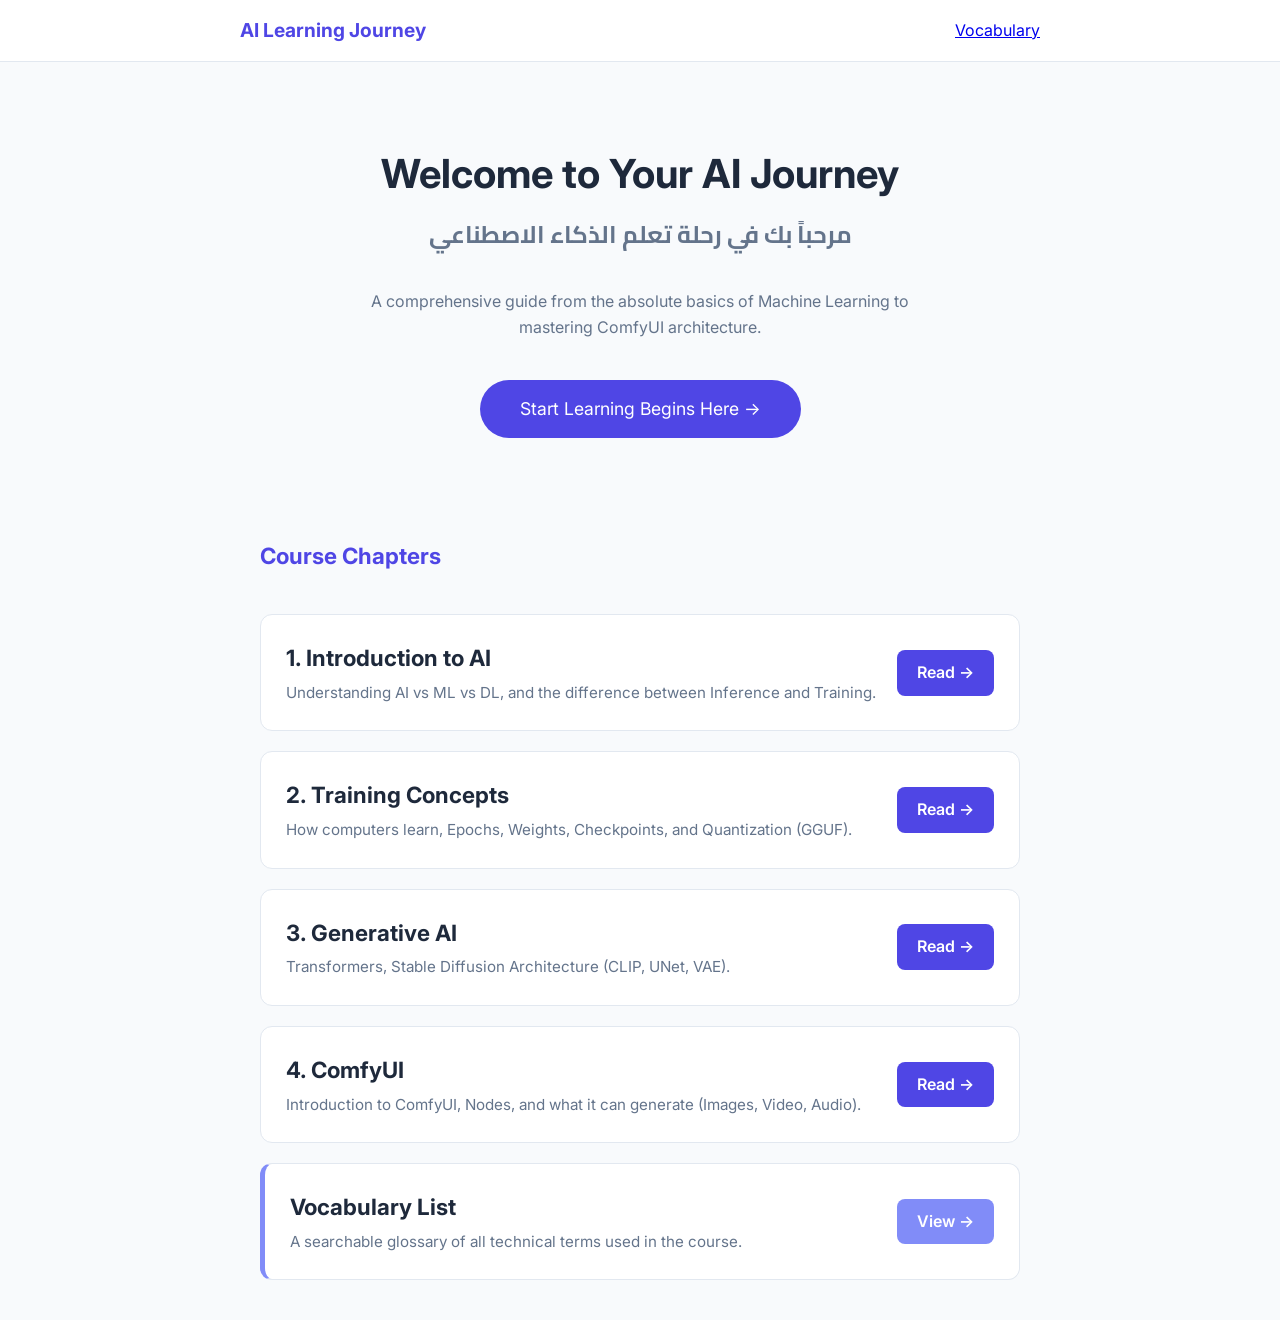
==== index.html @ 179438f7 "V1" ====
<!DOCTYPE html>
<html lang="en">

<head>
    <meta charset="UTF-8">
    <meta name="viewport" content="width=device-width, initial-scale=1.0">
    <title>AI Learning Journey - Home</title>
    <link rel="preconnect" href="https://fonts.googleapis.com">
    <link rel="preconnect" href="https://fonts.gstatic.com" crossorigin>
    <link
        href="https://fonts.googleapis.com/css2?family=Cairo:wght@400;600;700&family=Inter:wght@400;600;700&display=swap"
        rel="stylesheet">
    <link rel="stylesheet" href="styles.css">
    <style>
        .chapter-list {
            list-style: none;
            padding: 0;
            margin-top: 40px;
        }

        .chapter-item {
            background-color: white;
            border: 1px solid var(--border-color);
            border-radius: 12px;
            margin-bottom: 20px;
            padding: 25px;
            transition: transform 0.2s, box-shadow 0.2s;
            display: flex;
            align-items: center;
            justify-content: space-between;
        }

        .chapter-item:hover {
            transform: translateY(-3px);
            box-shadow: 0 10px 20px rgba(0, 0, 0, 0.05);
            border-color: var(--primary-color);
        }

        .chapter-info h3 {
            margin: 0 0 5px 0;
            color: var(--text-color);
        }

        .chapter-info p {
            margin: 0;
            color: var(--text-muted);
            font-size: 0.95em;
        }

        .start-btn {
            display: inline-block;
            background-color: var(--primary-color);
            color: white;
            padding: 10px 20px;
            border-radius: 8px;
            text-decoration: none;
            font-weight: 600;
        }
    </style>
</head>

<body>

    <nav class="navbar">
        <div class="nav-container">
            <a href="index.html" class="nav-logo">AI Learning Journey</a>
            <div class="nav-links">
                <a href="vocabulary.html">Vocabulary</a>
            </div>
        </div>
    </nav>

    <div class="container">

        <div style="text-align: center; margin-bottom: 60px; padding: 40px 0;">
            <h1 style="font-size: 2.5rem; margin-bottom: 10px;">Welcome to Your AI Journey</h1>
            <h2 class="arabic-text" style="color: var(--text-muted); border: none; margin-top: 0; font-size: 1.5rem;">
                مرحباً بك في رحلة تعلم الذكاء الاصطناعي</h2>
            <p style="color: var(--text-muted); max-width: 600px; margin: 20px auto;">
                A comprehensive guide from the absolute basics of Machine Learning to mastering ComfyUI architecture.
            </p>
            <a href="01_Introduction.html" class="btn-primary"
                style="padding: 15px 40px; font-size: 1.1em; display: inline-block; margin-top: 20px; text-decoration: none; border-radius: 30px;">Start
                Learning Begins Here →</a>
        </div>

        <h3>Course Chapters</h3>
        <ul class="chapter-list">
            <li class="chapter-item">
                <div class="chapter-info">
                    <h3>1. Introduction to AI</h3>
                    <p>Understanding AI vs ML vs DL, and the difference between Inference and Training.</p>
                </div>
                <a href="01_Introduction.html" class="start-btn">Read →</a>
            </li>
            <li class="chapter-item">
                <div class="chapter-info">
                    <h3>2. Training Concepts</h3>
                    <p>How computers learn, Epochs, Weights, Checkpoints, and Quantization (GGUF).</p>
                </div>
                <a href="02_Training_Concepts.html" class="start-btn">Read →</a>
            </li>
            <li class="chapter-item">
                <div class="chapter-info">
                    <h3>3. Generative AI</h3>
                    <p>Transformers, Stable Diffusion Architecture (CLIP, UNet, VAE).</p>
                </div>
                <a href="03_Generative_AI.html" class="start-btn">Read →</a>
            </li>
            <li class="chapter-item">
                <div class="chapter-info">
                    <h3>4. ComfyUI</h3>
                    <p>Introduction to ComfyUI, Nodes, and what it can generate (Images, Video, Audio).</p>
                </div>
                <a href="04_ComfyUI.html" class="start-btn">Read →</a>
            </li>
            <li class="chapter-item" style="border-left: 5px solid var(--secondary-color);">
                <div class="chapter-info">
                    <h3>Vocabulary List</h3>
                    <p>A searchable glossary of all technical terms used in the course.</p>
                </div>
                <a href="vocabulary.html" class="start-btn" style="background-color: var(--secondary-color);">View →</a>
            </li>
        </ul>

    </div>

</body>

</html>
---- styles.css ----
:root {
    --primary-color: #4f46e5;
    --secondary-color: #818cf8;
    --background-color: #f8fafc;
    --surface-color: #ffffff;
    --text-main: #1e293b;
    --text-muted: #64748b;
    --border-color: #e2e8f0;
}

* {
    box-sizing: border-box;
    margin: 0;
    padding: 0;
}

body {
    font-family: 'Inter', sans-serif;
    background-color: var(--background-color);
    color: var(--text-main);
    line-height: 1.6;
    display: block;
    /* Reverted from flex */
}

/* Navbar */
.navbar {
    background-color: var(--surface-color);
    border-bottom: 1px solid var(--border-color);
    padding: 15px 20px;
    position: sticky;
    top: 0;
    z-index: 100;
}

.nav-container {
    max-width: 800px;
    margin: 0 auto;
    display: flex;
    justify-content: space-between;
    align-items: center;
}

.nav-logo {
    font-weight: 700;
    font-size: 1.2rem;
    color: var(--primary-color);
    text-decoration: none;
}

/* Main Container */
.container {
    max-width: 800px;
    margin: 40px auto;
    padding: 0 20px;
}

/* Typography */
h1 {
    font-size: 2.5rem;
    margin-bottom: 10px;
    color: var(--text-main);
}

h2 {
    font-size: 1.8rem;
    margin-top: 50px;
    margin-bottom: 20px;
    border-bottom: 2px solid var(--border-color);
    padding-bottom: 15px;
    color: var(--text-main);
}

h3 {
    font-size: 1.4rem;
    margin-top: 30px;
    margin-bottom: 15px;
    color: var(--primary-color);
}

h4 {
    font-size: 1.1rem;
    margin-bottom: 10px;
    color: var(--text-main);
}

.arabic-text {
    font-family: 'Cairo', sans-serif;
    direction: rtl;
}

.arabic-title {
    display: inline-block;
    font-size: 0.7em;
    color: var(--text-muted);
    margin-left: 10px;
    font-weight: 400;
}

/* Cards */
.card {
    background: var(--surface-color);
    border: 1px solid var(--border-color);
    border-radius: 12px;
    margin-bottom: 25px;
    overflow: hidden;
    transition: transform 0.2s ease, box-shadow 0.2s ease;
}

.card:hover {
    transform: translateY(-2px);
    box-shadow: 0 10px 15px -3px rgb(0 0 0 / 0.1);
}

.card-header {
    background-color: #f1f5f9;
    padding: 15px 25px;
    border-bottom: 1px solid var(--border-color);
    display: flex;
    justify-content: space-between;
    align-items: center;
}

.card-title {
    font-weight: 600;
    font-size: 1.1rem;
}

.card-content {
    padding: 25px;
    display: flex;
    flex-direction: column;
    gap: 20px;
}

.lang-section {
    padding: 12px;
    border-radius: 6px;
}

.lang-section.en {
    border-left: 3px solid var(--primary-color);
    background: #f8fafc;
}

.lang-section.ar {
    border-right: 3px solid var(--secondary-color);
    background: #fff;
    text-align: right;
}

.highlight {
    background-color: #fef08a;
    padding: 0 4px;
    border-radius: 2px;
}

.example-box {
    background-color: #eff6ff;
    border: 1px dashed #60a5fa;
    padding: 15px;
    border-radius: 6px;
    margin-top: 10px;
    font-family: monospace;
    color: #1e40af;
}

/* Vocabulary Table */
table {
    width: 100%;
    border-collapse: collapse;
    background: white;
    border-radius: 8px;
    overflow: hidden;
    box-shadow: 0 1px 3px 0 rgb(0 0 0 / 0.1);
    margin-bottom: 20px;
}

th,
td {
    padding: 12px 15px;
    border-bottom: 1px solid var(--border-color);
    text-align: left;
}

th {
    background-color: var(--primary-color);
    /* Restored blue header */
    color: white;
    font-weight: 600;
}

th.ar,
td.ar-meaning {
    text-align: right;
    font-family: 'Cairo', sans-serif;
}

.term {
    font-weight: 700;
    color: var(--primary-color);
}

/* Helper Buttons */
.btn {
    display: inline-block;
    padding: 10px 20px;
    background: white;
    border: 1px solid var(--border-color);
    border-radius: 6px;
    text-decoration: none;
    color: var(--text-main);
    font-weight: 500;
    transition: all 0.2s;
}

.btn:hover {
    background: #f8fafc;
    border-color: #cbd5e1;
}

.btn-primary {
    background: var(--primary-color);
    color: white;
    border: none;
}

.btn-primary:hover {
    background: #4338ca;
}

/* Note-Taking System Styles */
.note-section {
    border-left: 4px solid var(--primary-color);
    padding-left: 20px;
    margin-bottom: 30px;
}

.note-summary {
    background-color: #f8fafc;
    padding: 15px;
    border-radius: 8px;
    font-style: italic;
    color: var(--text-muted);
    margin-bottom: 15px;
    border: 1px solid var(--border-color);
}

.note-concepts {
    margin-bottom: 15px;
}

.note-concepts ul {
    list-style: none;
    padding-left: 0;
}

.note-concepts li {
    position: relative;
    padding-left: 25px;
    margin-bottom: 8px;
}

.note-concepts li::before {
    content: "•";
    color: var(--primary-color);
    font-weight: bold;
    position: absolute;
    left: 5px;
    font-size: 1.2em;
}

.note-example {
    background-color: #eff6ff;
    border-left: 4px solid #60a5fa;
    padding: 15px;
    border-radius: 0 8px 8px 0;
    margin-top: 15px;
}

.note-terms {
    margin-top: 15px;
    padding-top: 15px;
    border-top: 1px dashed var(--border-color);
    font-size: 0.9em;
}

.highlight-term {
    background-color: #e0e7ff;
    color: var(--primary-color);
    padding: 2px 6px;
    border-radius: 4px;
    font-weight: 600;
}

/* Navigation Buttons (Multi-Page) */
.nav-buttons {
    display: flex;
    justify-content: space-between;
    margin-top: 60px;
    padding-top: 20px;
    border-top: 1px solid var(--border-color);
}

.btn-nav {
    display: inline-block;
    padding: 12px 24px;
    border-radius: 8px;
    text-decoration: none;
    font-weight: 600;
    transition: transform 0.2s, box-shadow 0.2s;
}

.btn-next {
    background-color: var(--primary-color);
    color: white;
    margin-left: auto;
    /* Push to right if alone */
}

.btn-prev {
    background-color: #f1f5f9;
    color: var(--text-color);
    border: 1px solid var(--border-color);
}

.btn-nav:hover {
    transform: translateY(-2px);
    box-shadow: 0 4px 12px rgba(0, 0, 0, 0.1);
}
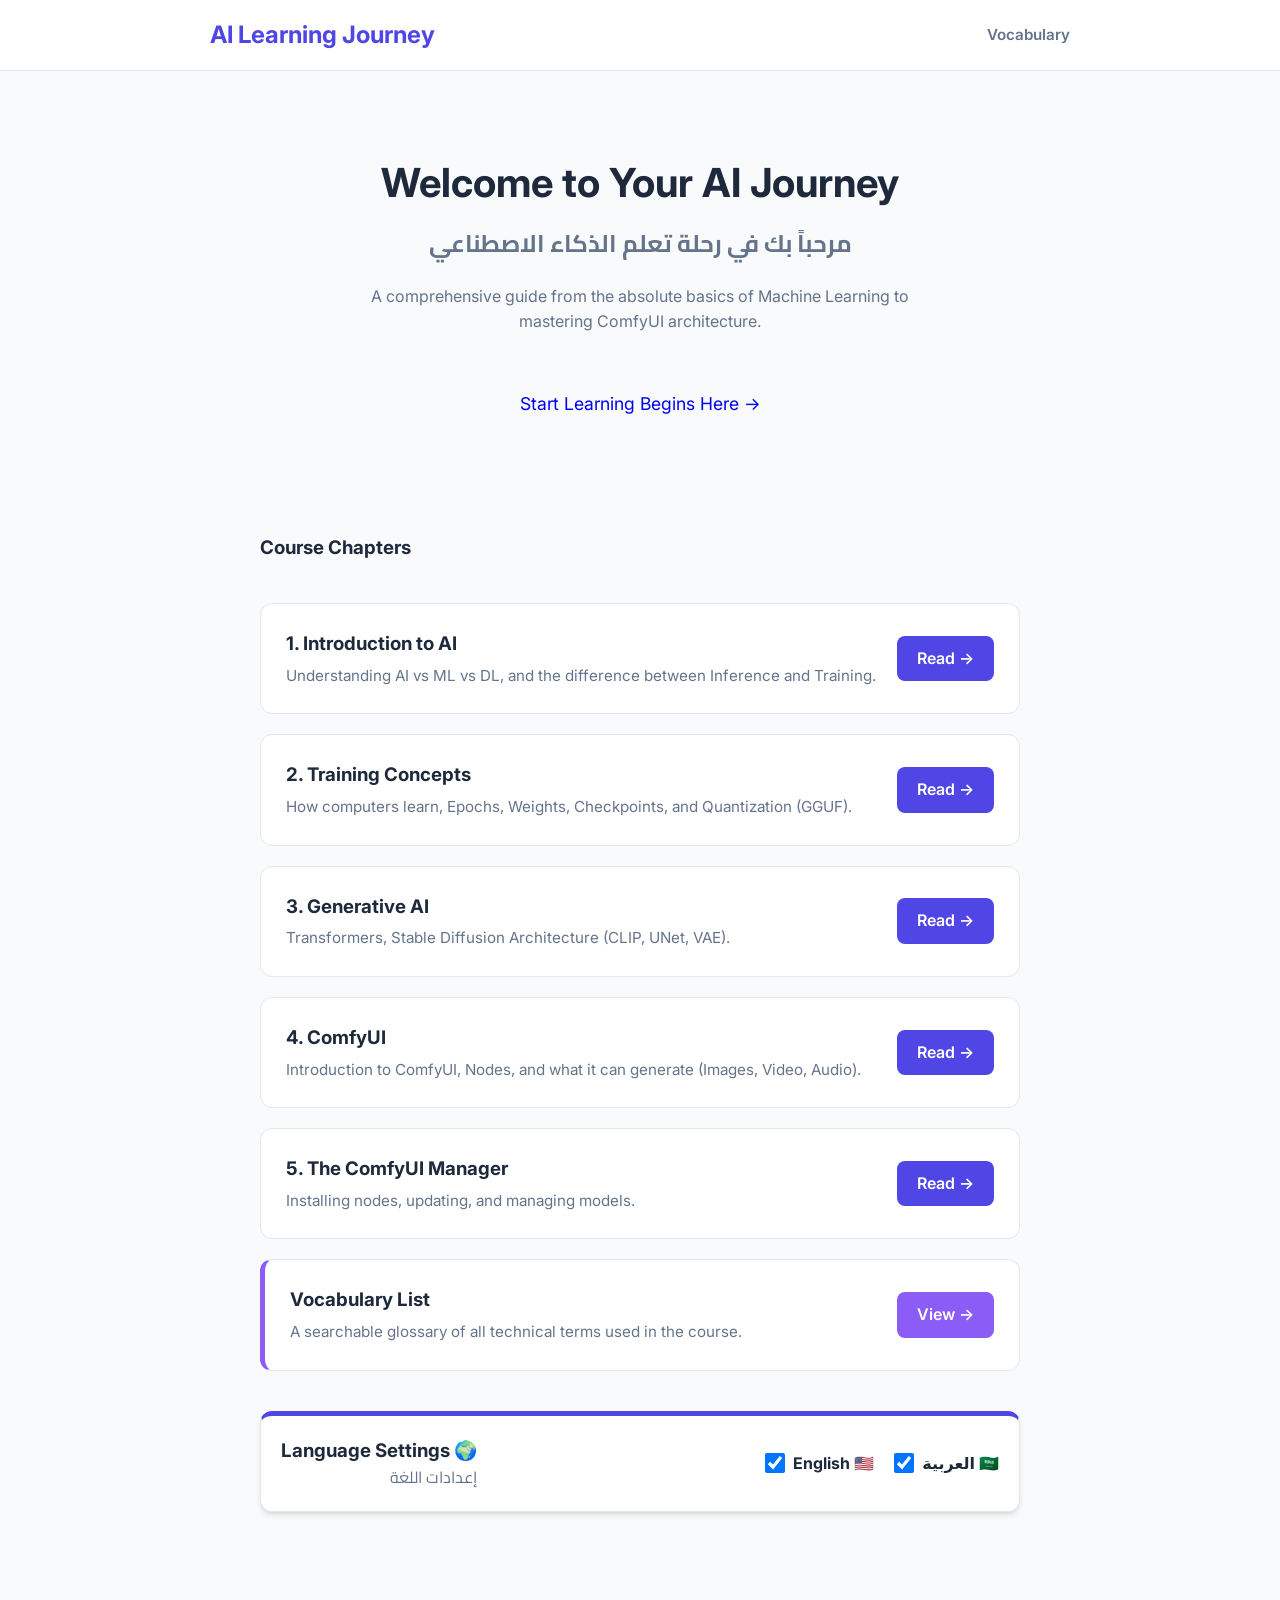
==== commit b913836d: "S2_L1_Done" ====
--- a/index.html
+++ b/index.html
@@ -114,6 +114,13 @@
                 </div>
                 <a href="04_ComfyUI.html" class="start-btn">Read →</a>
             </li>
+            <li class="chapter-item">
+                <div class="chapter-info">
+                    <h3>5. The ComfyUI Manager</h3>
+                    <p>Installing nodes, updating, and managing models.</p>
+                </div>
+                <a href="05_ComfyUI_Manager.html" class="start-btn">Read →</a>
+            </li>
             <li class="chapter-item" style="border-left: 5px solid var(--secondary-color);">
                 <div class="chapter-info">
                     <h3>Vocabulary List</h3>
@@ -123,7 +130,66 @@
             </li>
         </ul>
 
+        <!-- Language Settings (New Feature) -->
+        <div class="card" style="margin-top: 40px; border-top: 5px solid var(--primary-color); padding: 20px;">
+            <div style="display: flex; justify-content: space-between; align-items: center;">
+                <div>
+                    <h3 style="margin: 0;">Language Settings 🌍</h3>
+                    <p class="arabic-text" style="margin: 0; color: var(--text-muted);">إعدادات اللغة</p>
+                </div>
+                <div style="display: flex; gap: 20px;">
+                    <label style="cursor: pointer; display: flex; align-items: center; gap: 8px; font-weight: bold;">
+                        <input type="checkbox" id="toggle-en" checked style="width: 20px; height: 20px;">
+                        English 🇺🇸
+                    </label>
+                    <label style="cursor: pointer; display: flex; align-items: center; gap: 8px; font-weight: bold;">
+                        <input type="checkbox" id="toggle-ar" checked style="width: 20px; height: 20px;">
+                        العربية 🇸🇦
+                    </label>
+                </div>
+            </div>
+        </div>
+
     </div>
+
+    <!-- Persistent Language Script -->
+    <script>
+        const enCheckbox = document.getElementById('toggle-en');
+        const arCheckbox = document.getElementById('toggle-ar');
+        const body = document.body;
+
+        // Function to apply state
+        function applyLanguageSettings() {
+            // Check Local Storage (Remember user choice)
+            const showEn = localStorage.getItem('show-en') !== 'false'; // Default true
+            const showAr = localStorage.getItem('show-ar') !== 'false'; // Default true
+
+            // Set Checkboxes
+            enCheckbox.checked = showEn;
+            arCheckbox.checked = showAr;
+
+            // Apply Classes
+            if (!showEn) body.classList.add('hide-en');
+            else body.classList.remove('hide-en');
+
+            if (!showAr) body.classList.add('hide-ar');
+            else body.classList.remove('hide-ar');
+        }
+
+        // Event Listeners
+        enCheckbox.addEventListener('change', (e) => {
+            localStorage.setItem('show-en', e.target.checked);
+            applyLanguageSettings();
+        });
+
+        arCheckbox.addEventListener('change', (e) => {
+            localStorage.setItem('show-ar', e.target.checked);
+            applyLanguageSettings();
+        });
+
+        // Run on Load
+        applyLanguageSettings();
+    </script>
 
 </body>
 
--- a/styles.css
+++ b/styles.css
@@ -1,11 +1,29 @@
 :root {
+    /* Clean Light Theme Palette */
     --primary-color: #4f46e5;
-    --secondary-color: #818cf8;
-    --background-color: #f8fafc;
-    --surface-color: #ffffff;
+    /* Indigo 600 */
+    --primary-hover: #4338ca;
+    /* Indigo 700 */
+    --secondary-color: #8b5cf6;
+    /* Violet 500 */
+    --secondary-hover: #7c3aed;
+
+    --bg-main: #f8fafc;
+    /* Slate 50 (Light Grey) */
+    --bg-card: #ffffff;
+    /* White */
+    --bg-card-hover: #ffffff;
+
     --text-main: #1e293b;
+    /* Slate 800 (Dark Grey) */
     --text-muted: #64748b;
+    /* Slate 500 */
     --border-color: #e2e8f0;
+    /* Slate 200 */
+
+    --shadow-sm: 0 1px 2px 0 rgb(0 0 0 / 0.05);
+    --shadow-md: 0 4px 6px -1px rgb(0 0 0 / 0.1), 0 2px 4px -2px rgb(0 0 0 / 0.1);
+    --shadow-lg: 0 10px 15px -3px rgb(0 0 0 / 0.1), 0 4px 6px -4px rgb(0 0 0 / 0.1);
 }
 
 * {
@@ -15,37 +33,74 @@
 }
 
 body {
-    font-family: 'Inter', sans-serif;
-    background-color: var(--background-color);
+    font-family: 'Inter', system-ui, -apple-system, sans-serif;
+    background-color: var(--bg-main);
     color: var(--text-main);
     line-height: 1.6;
-    display: block;
-    /* Reverted from flex */
+    padding-bottom: 50px;
+}
+
+h1,
+h2,
+h3,
+h4,
+h5,
+h6 {
+    color: var(--text-main);
+}
+
+.arabic-title,
+.arabic-text {
+    font-family: 'Cairo', sans-serif;
 }
 
 /* Navbar */
 .navbar {
-    background-color: var(--surface-color);
+    background-color: rgba(255, 255, 255, 0.9);
+    backdrop-filter: blur(10px);
     border-bottom: 1px solid var(--border-color);
-    padding: 15px 20px;
     position: sticky;
     top: 0;
     z-index: 100;
+    padding: 1rem 0;
 }
 
 .nav-container {
-    max-width: 800px;
+    max-width: 900px;
     margin: 0 auto;
+    padding: 0 20px;
     display: flex;
     justify-content: space-between;
     align-items: center;
 }
 
 .nav-logo {
+    font-size: 1.5rem;
     font-weight: 700;
-    font-size: 1.2rem;
     color: var(--primary-color);
     text-decoration: none;
+    transition: color 0.3s;
+}
+
+.nav-logo:hover {
+    color: var(--primary-hover);
+}
+
+.nav-links {
+    display: flex;
+    gap: 20px;
+}
+
+.nav-links a {
+    color: var(--text-muted);
+    text-decoration: none;
+    font-weight: 600;
+    font-size: 0.95rem;
+    transition: color 0.3s;
+}
+
+.nav-links a:hover {
+    color: var(--primary-color);
 }
 
 /* Main Container */
@@ -55,66 +110,42 @@
     padding: 0 20px;
 }
 
-/* Typography */
 h1 {
     font-size: 2.5rem;
-    margin-bottom: 10px;
-    color: var(--text-main);
-}
-
-h2 {
-    font-size: 1.8rem;
-    margin-top: 50px;
-    margin-bottom: 20px;
-    border-bottom: 2px solid var(--border-color);
-    padding-bottom: 15px;
-    color: var(--text-main);
-}
-
-h3 {
-    font-size: 1.4rem;
-    margin-top: 30px;
-    margin-bottom: 15px;
-    color: var(--primary-color);
-}
-
-h4 {
-    font-size: 1.1rem;
-    margin-bottom: 10px;
-    color: var(--text-main);
-}
-
-.arabic-text {
-    font-family: 'Cairo', sans-serif;
-    direction: rtl;
-}
-
-.arabic-title {
-    display: inline-block;
-    font-size: 0.7em;
-    color: var(--text-muted);
-    margin-left: 10px;
+    margin-bottom: 30px;
+    text-align: center;
+    color: var(--text-main);
+}
+
+h1 .arabic-title {
+    display: block;
+    font-size: 1.5rem;
+    margin-top: 5px;
+    color: var(--text-muted);
     font-weight: 400;
 }
 
 /* Cards */
 .card {
-    background: var(--surface-color);
+    background-color: var(--bg-card);
     border: 1px solid var(--border-color);
     border-radius: 12px;
-    margin-bottom: 25px;
+    padding: 0;
+    margin-bottom: 30px;
+    box-shadow: var(--shadow-md);
     overflow: hidden;
-    transition: transform 0.2s ease, box-shadow 0.2s ease;
+    transition: transform 0.2s, box-shadow 0.2s;
 }
 
 .card:hover {
     transform: translateY(-2px);
-    box-shadow: 0 10px 15px -3px rgb(0 0 0 / 0.1);
+    box-shadow: var(--shadow-lg);
 }
 
 .card-header {
     background-color: #f1f5f9;
-    padding: 15px 25px;
+    /* Light Grey Header */
+    padding: 15px 20px;
     border-bottom: 1px solid var(--border-color);
     display: flex;
     justify-content: space-between;
@@ -122,209 +153,286 @@
 }
 
 .card-title {
-    font-weight: 600;
+    font-weight: 700;
     font-size: 1.1rem;
+    color: var(--primary-color);
+}
+
+.arabic-text {
+    font-family: 'Cairo', sans-serif;
+    direction: rtl;
 }
 
 .card-content {
-    padding: 25px;
-    display: flex;
-    flex-direction: column;
-    gap: 20px;
-}
-
+    padding: 20px;
+}
+
+/* Language Sections */
 .lang-section {
-    padding: 12px;
-    border-radius: 6px;
+    margin-bottom: 15px;
 }
 
 .lang-section.en {
     border-left: 3px solid var(--primary-color);
-    background: #f8fafc;
+    padding-left: 15px;
 }
 
 .lang-section.ar {
     border-right: 3px solid var(--secondary-color);
-    background: #fff;
+    padding-right: 15px;
     text-align: right;
-}
-
-.highlight {
-    background-color: #fef08a;
-    padding: 0 4px;
-    border-radius: 2px;
-}
-
+    direction: rtl;
+    font-family: 'Cairo', sans-serif;
+}
+
+/* Note System Styles */
+.note-summary {
+    background-color: rgba(59, 130, 246, 0.1);
+    padding: 15px;
+    border-radius: 8px;
+    font-style: italic;
+    color: var(--text-muted);
+    margin-bottom: 15px;
+    border: 1px solid rgba(59, 130, 246, 0.2);
+}
+
+.note-summary strong {
+    color: var(--primary-color);
+}
+
+.note-concepts {
+    margin-top: 15px;
+}
+
+.note-concepts h4 {
+    color: var(--text-main);
+    margin-bottom: 10px;
+    font-size: 1rem;
+    text-transform: uppercase;
+    letter-spacing: 0.05em;
+    opacity: 0.8;
+}
+
+.note-concepts ul {
+    list-style-type: none;
+    padding: 0;
+}
+
+.note-concepts li {
+    margin-bottom: 8px;
+    position: relative;
+    padding-left: 20px;
+    color: var(--text-muted);
+}
+
+.ar .note-concepts li {
+    padding-left: 0;
+    padding-right: 20px;
+}
+
+.note-concepts li::before {
+    content: "•";
+    color: var(--primary-color);
+    font-weight: bold;
+    position: absolute;
+    left: 0;
+    top: 0;
+    /* Align with top of line */
+    font-size: 1.2em;
+    line-height: 1.6;
+    /* Match body line-height */
+}
+
+.ar .note-concepts li::before {
+    left: auto;
+    right: 0;
+    /* Move to right for Arabic */
+}
+
+.ar .note-concepts li {
+    padding-left: 0;
+    padding-right: 20px;
+    /* Add space on right for bullet */
+}
+
+/* Definition/Example Box */
 .example-box {
     background-color: #eff6ff;
-    border: 1px dashed #60a5fa;
+    /* Light Blue Background */
+    border: 1px solid #bfdbfe;
+    border-left: 4px solid var(--secondary-color);
     padding: 15px;
     border-radius: 6px;
-    margin-top: 10px;
-    font-family: monospace;
+    margin-top: 15px;
+    color: #1e3a8a;
+    /* Dark Blue Text for Contrast */
+}
+
+.ar .example-box {
+    border-left: none;
+    border-right: 4px solid var(--secondary-color);
+}
+
+.definition {
     color: #1e40af;
-}
-
-/* Vocabulary Table */
+    /* Explicit Dark Blue for headers */
+    font-size: 1.05em;
+    font-weight: 700;
+    margin-bottom: 0.5rem;
+}
+
+/* Table Style (Dark Mode) */
 table {
     width: 100%;
     border-collapse: collapse;
-    background: white;
+    background-color: var(--bg-card);
     border-radius: 8px;
     overflow: hidden;
-    box-shadow: 0 1px 3px 0 rgb(0 0 0 / 0.1);
-    margin-bottom: 20px;
-}
-
-th,
+    box-shadow: var(--shadow-md);
+    margin-top: 10px;
+}
+
+th {
+    background-color: rgba(255, 255, 255, 0.05);
+    color: var(--text-main);
+    padding: 12px 15px;
+    text-align: left;
+    font-weight: 600;
+    border-bottom: 1px solid var(--border-color);
+}
+
 td {
     padding: 12px 15px;
     border-bottom: 1px solid var(--border-color);
-    text-align: left;
-}
-
-th {
+    color: var(--text-muted);
+}
+
+tr:last-child td {
+    border-bottom: none;
+}
+
+tr:hover td {
+    background-color: var(--bg-card-hover);
+    color: var(--text-main);
+}
+
+.term {
+    font-weight: 600;
+    color: var(--primary-color);
+}
+
+.ar-meaning {
+    font-family: 'Cairo', sans-serif;
+    direction: rtl;
+    color: var(--secondary-color);
+}
+
+/* Buttons */
+.start-btn {
+    display: inline-block;
     background-color: var(--primary-color);
-    /* Restored blue header */
-    color: white;
-    font-weight: 600;
-}
-
-th.ar,
-td.ar-meaning {
-    text-align: right;
-    font-family: 'Cairo', sans-serif;
-}
-
-.term {
-    font-weight: 700;
-    color: var(--primary-color);
-}
-
-/* Helper Buttons */
-.btn {
-    display: inline-block;
+    color: #0f172a;
     padding: 10px 20px;
-    background: white;
-    border: 1px solid var(--border-color);
     border-radius: 6px;
     text-decoration: none;
-    color: var(--text-main);
-    font-weight: 500;
+    font-weight: 700;
     transition: all 0.2s;
 }
 
-.btn:hover {
-    background: #f8fafc;
-    border-color: #cbd5e1;
-}
-
-.btn-primary {
-    background: var(--primary-color);
-    color: white;
-    border: none;
-}
-
-.btn-primary:hover {
-    background: #4338ca;
-}
-
-/* Note-Taking System Styles */
-.note-section {
-    border-left: 4px solid var(--primary-color);
-    padding-left: 20px;
-    margin-bottom: 30px;
-}
-
-.note-summary {
-    background-color: #f8fafc;
-    padding: 15px;
-    border-radius: 8px;
-    font-style: italic;
-    color: var(--text-muted);
-    margin-bottom: 15px;
-    border: 1px solid var(--border-color);
-}
-
-.note-concepts {
-    margin-bottom: 15px;
-}
-
-.note-concepts ul {
-    list-style: none;
-    padding-left: 0;
-}
-
-.note-concepts li {
-    position: relative;
-    padding-left: 25px;
-    margin-bottom: 8px;
-}
-
-.note-concepts li::before {
-    content: "•";
-    color: var(--primary-color);
-    font-weight: bold;
-    position: absolute;
-    left: 5px;
-    font-size: 1.2em;
-}
-
-.note-example {
-    background-color: #eff6ff;
-    border-left: 4px solid #60a5fa;
-    padding: 15px;
-    border-radius: 0 8px 8px 0;
-    margin-top: 15px;
-}
-
-.note-terms {
-    margin-top: 15px;
-    padding-top: 15px;
-    border-top: 1px dashed var(--border-color);
-    font-size: 0.9em;
-}
-
-.highlight-term {
-    background-color: #e0e7ff;
-    color: var(--primary-color);
-    padding: 2px 6px;
-    border-radius: 4px;
-    font-weight: 600;
-}
-
-/* Navigation Buttons (Multi-Page) */
+.start-btn:hover {
+    background-color: var(--primary-hover);
+    transform: translateY(-1px);
+    box-shadow: 0 4px 12px rgba(59, 130, 246, 0.3);
+}
+
+/* Navigation Buttons */
 .nav-buttons {
     display: flex;
     justify-content: space-between;
-    margin-top: 60px;
+    margin-top: 40px;
     padding-top: 20px;
     border-top: 1px solid var(--border-color);
 }
 
 .btn-nav {
-    display: inline-block;
+    background-color: var(--bg-card);
+    color: var(--text-main);
     padding: 12px 24px;
     border-radius: 8px;
     text-decoration: none;
     font-weight: 600;
-    transition: transform 0.2s, box-shadow 0.2s;
+    border: 1px solid var(--border-color);
+    transition: all 0.2s;
+    display: inline-flex;
+    align-items: center;
+}
+
+.btn-nav:hover {
+    background-color: var(--primary-color);
+    color: #0f172a;
+    border-color: var(--primary-color);
 }
 
 .btn-next {
+    margin-left: auto;
     background-color: var(--primary-color);
-    color: white;
-    margin-left: auto;
-    /* Push to right if alone */
-}
-
-.btn-prev {
-    background-color: #f1f5f9;
-    color: var(--text-color);
+    color: #0f172a;
+    border-color: var(--primary-color);
+}
+
+.btn-next:hover {
+    background-color: var(--primary-hover);
+}
+
+/* Chapter List (Index Page) */
+.chapter-list {
+    list-style: none;
+    padding: 0;
+}
+
+.chapter-item {
+    background-color: var(--bg-card);
     border: 1px solid var(--border-color);
-}
-
-.btn-nav:hover {
-    transform: translateY(-2px);
-    box-shadow: 0 4px 12px rgba(0, 0, 0, 0.1);
+    border-radius: 12px;
+    margin-bottom: 15px;
+    padding: 20px;
+    display: flex;
+    justify-content: space-between;
+    align-items: center;
+    transition: transform 0.2s, background-color 0.2s;
+}
+
+.chapter-item:hover {
+    background-color: var(--bg-card-hover);
+    transform: translateX(5px);
+    border-color: var(--primary-color);
+}
+
+.chapter-info h3 {
+    margin-bottom: 5px;
+    color: var(--text-main);
+}
+
+.chapter-info p {
+    color: var(--text-muted);
+    font-size: 0.9rem;
+    margin: 0;
+}
+
+/* Language Toggling Utilities */
+body.hide-ar .ar,
+body.hide-ar .arabic-text,
+body.hide-ar .arabic-title,
+body.hide-ar .ar-meaning {
+    display: none !important;
+}
+
+body.hide-en .en,
+body.hide-en .chapter-info p,
+/* Hide English descriptions */
+body.hide-en .definition strong,
+/* Hide English definitions headers */
+body.hide-en .card-title:not(.arabic-text) {
+    /* Attempt to hide English titles */
+    display: none !important;
 }
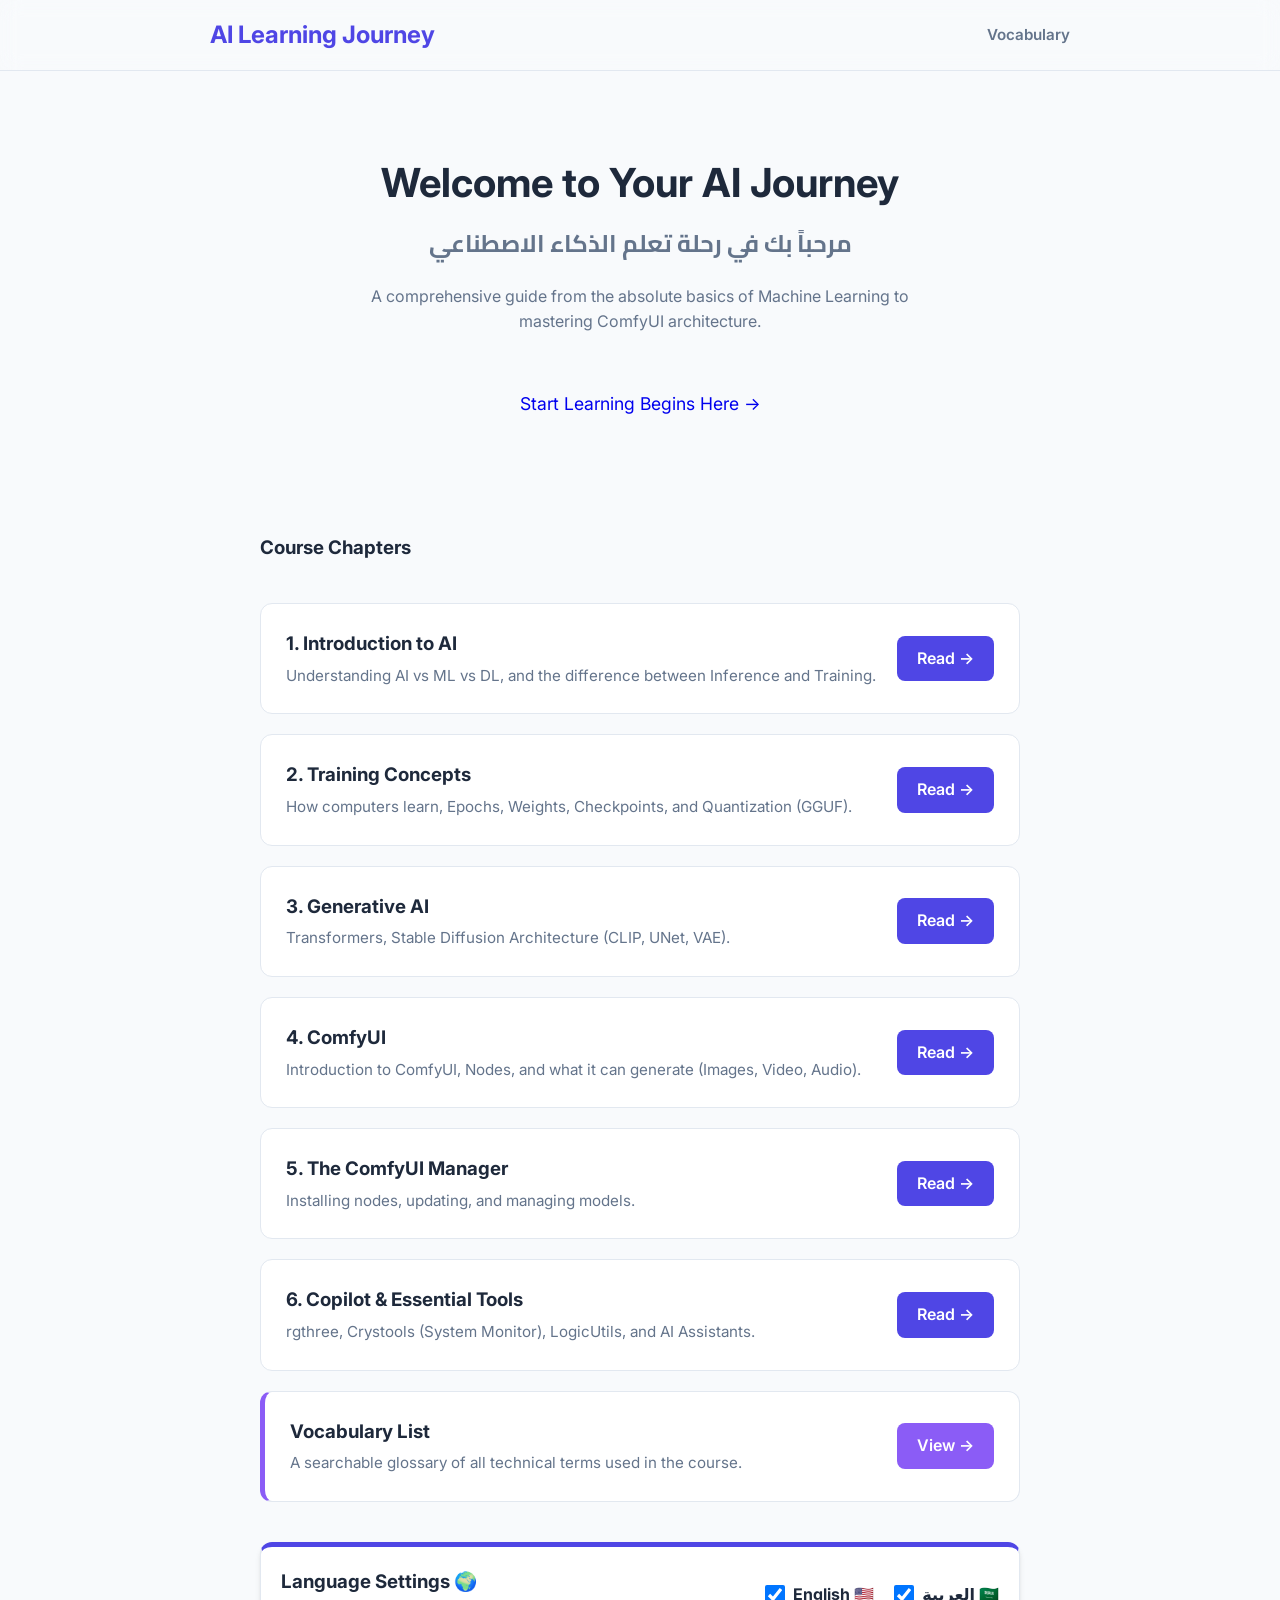
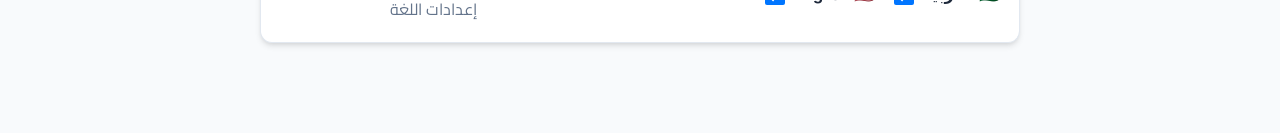
==== commit a99de7bf: "goon" ====
--- a/index.html
+++ b/index.html
@@ -121,6 +121,13 @@
                 </div>
                 <a href="05_ComfyUI_Manager.html" class="start-btn">Read →</a>
             </li>
+            <li class="chapter-item">
+                <div class="chapter-info">
+                    <h3>6. Copilot & Essential Tools</h3>
+                    <p>rgthree, Crystools (System Monitor), LogicUtils, and AI Assistants.</p>
+                </div>
+                <a href="06_Copilot_and_Tools.html" class="start-btn">Read →</a>
+            </li>
             <li class="chapter-item" style="border-left: 5px solid var(--secondary-color);">
                 <div class="chapter-info">
                     <h3>Vocabulary List</h3>
--- a/styles.css
+++ b/styles.css
@@ -56,7 +56,7 @@
 
 /* Navbar */
 .navbar {
-    background-color: rgba(255, 255, 255, 0.9);
+    background-color: var(--bg-nav);
     backdrop-filter: blur(10px);
     border-bottom: 1px solid var(--border-color);
     position: sticky;
@@ -143,13 +143,14 @@
 }
 
 .card-header {
-    background-color: #f1f5f9;
-    /* Light Grey Header */
+    background-color: var(--bg-header);
     padding: 15px 20px;
     border-bottom: 1px solid var(--border-color);
     display: flex;
     justify-content: space-between;
     align-items: center;
+    gap: 15px;
+    /* Added gap to prevent collision */
 }
 
 .card-title {
@@ -257,14 +258,14 @@
 
 /* Definition/Example Box */
 .example-box {
-    background-color: #eff6ff;
+    background-color: var(--bg-info);
     /* Light Blue Background */
-    border: 1px solid #bfdbfe;
+    border: 1px solid var(--border-info);
     border-left: 4px solid var(--secondary-color);
     padding: 15px;
     border-radius: 6px;
     margin-top: 15px;
-    color: #1e3a8a;
+    color: var(--text-info);
     /* Dark Blue Text for Contrast */
 }
 
@@ -274,7 +275,7 @@
 }
 
 .definition {
-    color: #1e40af;
+    color: var(--primary-color);
     /* Explicit Dark Blue for headers */
     font-size: 1.05em;
     font-weight: 700;
@@ -435,4 +436,28 @@
 body.hide-en .card-title:not(.arabic-text) {
     /* Attempt to hide English titles */
     display: none !important;
-}+}
+[data-theme="dark"] {
+    --primary-color: #818cf8; /* Indigo 400 */
+    --primary-hover: #6366f1; /* Indigo 500 */
+    --secondary-color: #a78bfa; /* Violet 400 */
+    
+    --bg-main: #0f172a; /* Slate 900 */
+    --bg-card: #1e293b; /* Slate 800 */
+    --bg-card-hover: #334155; /* Slate 700 */
+    --bg-header: #020617; /* Slate 950 */
+    --bg-nav: rgba(15, 23, 42, 0.95);
+
+    --text-main: #f8fafc; /* Slate 50 */
+    --text-muted: #94a3b8; /* Slate 400 */
+    --border-color: #334155; /* Slate 700 */
+
+    --shadow-sm: 0 1px 2px 0 rgb(0 0 0 / 0.3);
+    --shadow-md: 0 4px 6px -1px rgb(0 0 0 / 0.3), 0 2px 4px -2px rgb(0 0 0 / 0.3);
+    --shadow-lg: 0 10px 15px -3px rgb(0 0 0 / 0.3), 0 4px 6px -4px rgb(0 0 0 / 0.3);
+
+    /* Info Box Defaults (Dark) */
+    --bg-info: #172554; /* Blue 950 */
+    --border-info: #1e40af; /* Blue 800 */
+    --text-info: #dbeafe; /* Blue 100 */
+}
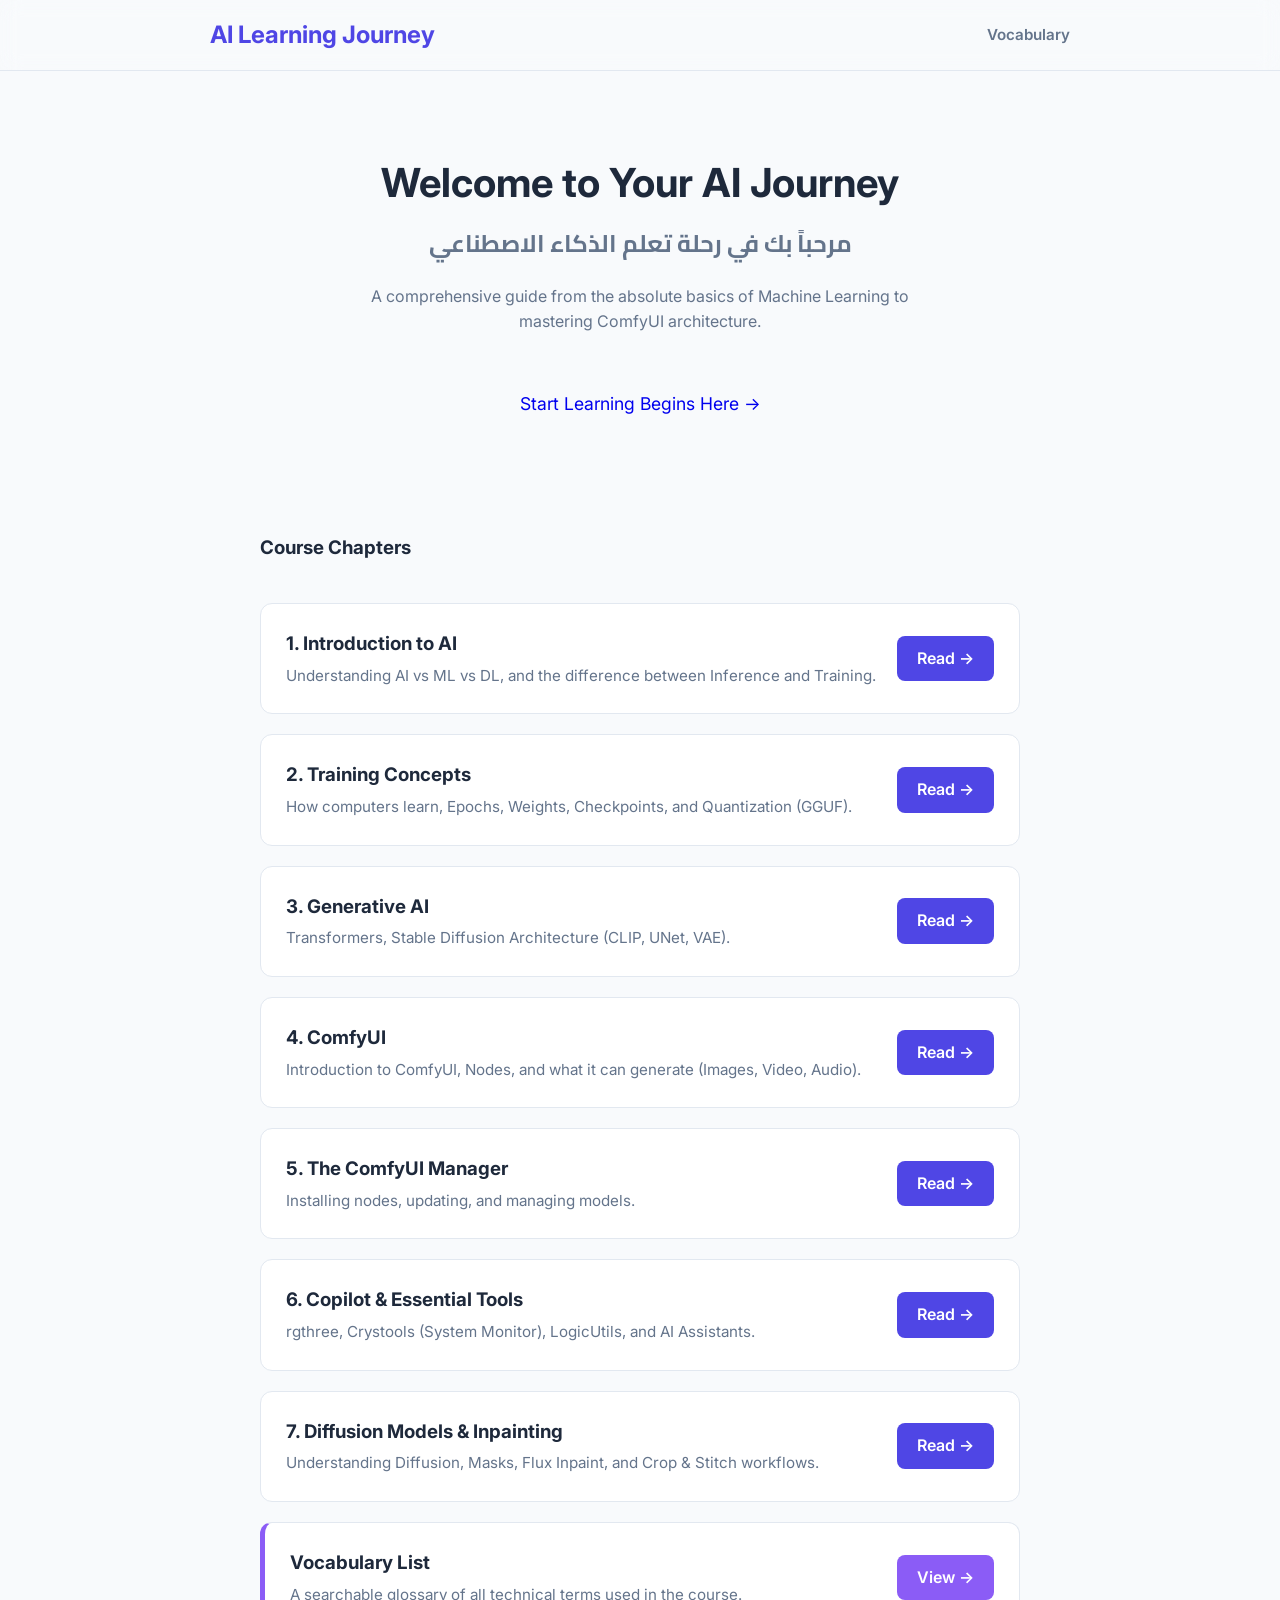
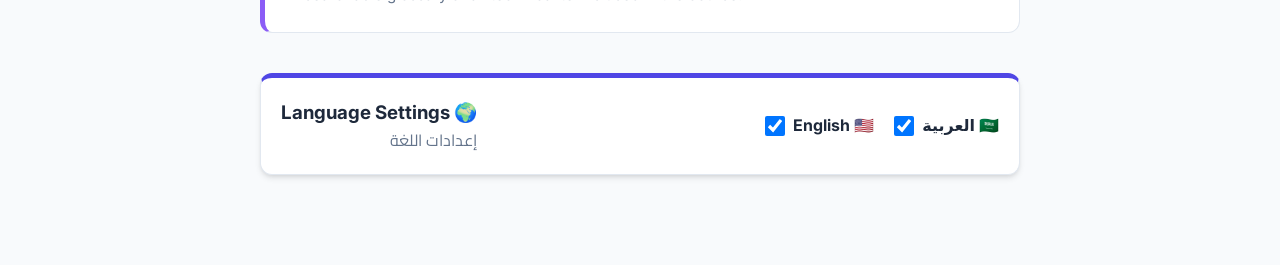
==== commit 45b86e02: "Add Chapter 7 on Diffusion Models, Flux Inpaint, and Inpaint Crop" ====
--- a/index.html
+++ b/index.html
@@ -128,6 +128,13 @@
                 </div>
                 <a href="06_Copilot_and_Tools.html" class="start-btn">Read →</a>
             </li>
+            <li class="chapter-item">
+                <div class="chapter-info">
+                    <h3>7. Diffusion Models & Inpainting</h3>
+                    <p>Understanding Diffusion, Masks, Flux Inpaint, and Crop & Stitch workflows.</p>
+                </div>
+                <a href="07_Diffusion_Models.html" class="start-btn">Read →</a>
+            </li>
             <li class="chapter-item" style="border-left: 5px solid var(--secondary-color);">
                 <div class="chapter-info">
                     <h3>Vocabulary List</h3>
